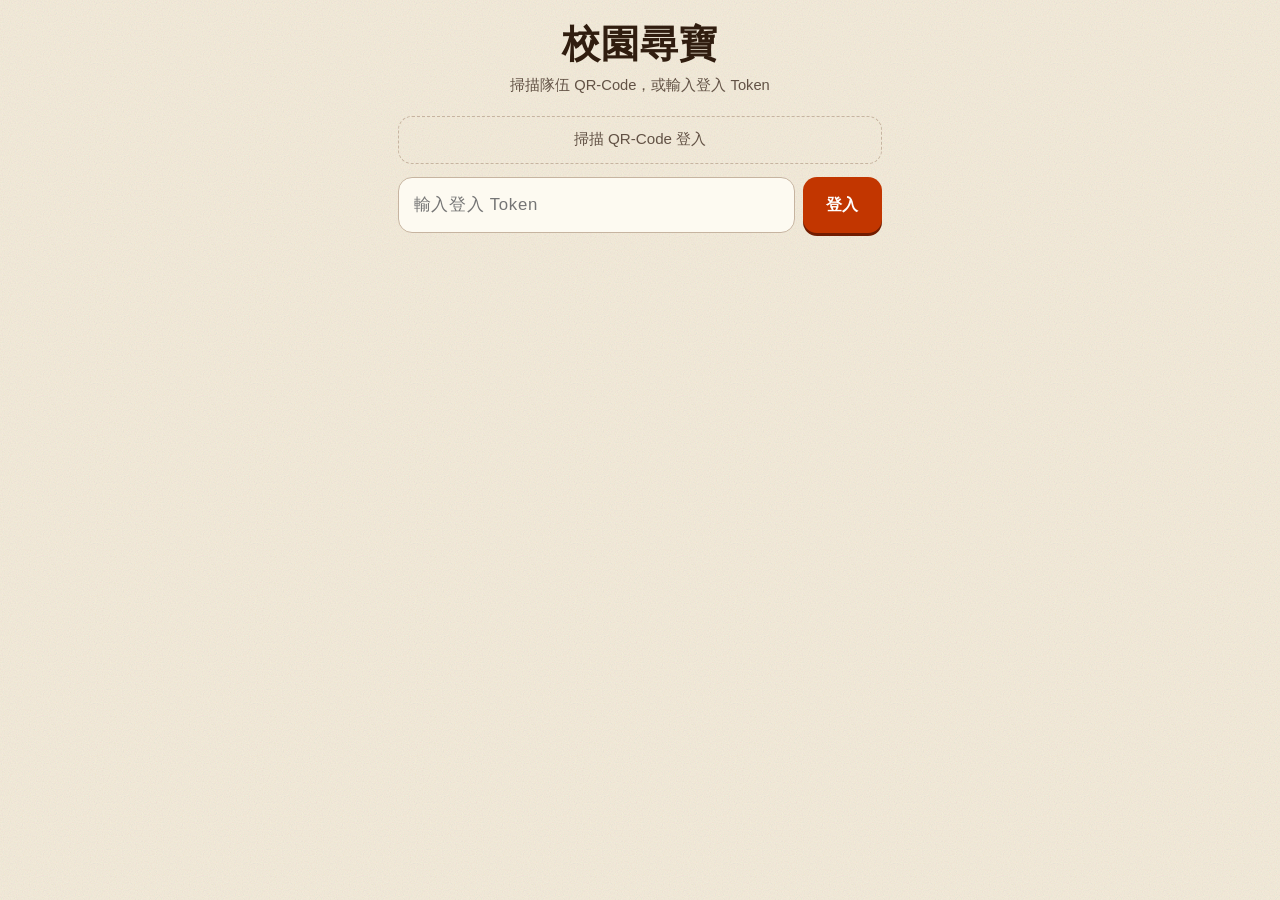
==== templates/index.html @ 3b667d1c "feat(web): add single-page scanner UI - one page with four states so the camera stream survives the " ====
<!doctype html>
<html lang="zh-Hant">
<head>
<meta charset="utf-8">
<meta name="viewport" content="width=device-width, initial-scale=1, viewport-fit=cover">
<meta name="theme-color" content="#efe4cf">
<meta name="robots" content="noindex">
<title>校園尋寶</title>
<link rel="stylesheet" href="/static/style.css">
</head>
<body>

<header id="bar" class="bar" hidden>
  <ol id="scores" class="scores"></ol>
  <p id="progress" class="progress"></p>
</header>

<main class="wrap">

  <!-- 登入與掃描共用同一個舞台，中間的相機區塊全程不重建 -->
  <section id="stage" class="stage">
    <div class="stage-head">
      <h1 id="stage-title" class="display">校園尋寶</h1>
      <p id="stage-hint" class="hint">掃描隊伍 QR-Code，或輸入登入 Token</p>
    </div>

    <div id="scanner" class="scanner" hidden>
      <div class="viewfinder">
        <video id="video" playsinline muted autoplay></video>
        <div class="reticle" aria-hidden="true"></div>
        <button id="cam-switch" class="cam-switch" type="button" aria-label="切換鏡頭">↻</button>
      </div>
      <p id="cam-label" class="cam-label" aria-live="polite"></p>
    </div>

    <button id="scan-toggle" class="ghost" type="button">掃描 QR-Code 登入</button>

    <form id="entry-form" class="entry" autocomplete="off">
      <input id="entry-input" class="field" type="text" spellcheck="false"
             autocomplete="off" autocorrect="off" enterkeyhint="go">
      <button id="entry-submit" class="btn" type="submit">登入</button>
    </form>

  </section>

  <!-- 題目 -->
  <section id="panel-question" class="panel" hidden>
    <p id="q-meta" class="meta"></p>
    <h2 id="q-content" class="display question"></h2>
    <figure id="q-figure" class="figure" hidden><img id="q-image" alt=""></figure>
    <div id="q-choices" class="choices" role="radiogroup" aria-label="選項"></div>
    <button id="q-submit" class="btn" type="button" disabled>送出</button>
    <button id="q-back" class="ghost" type="button">取消，回到掃描</button>
  </section>

  <!-- 結果 -->
  <section id="panel-result" class="panel result" hidden>
    <p id="r-mark" class="mark"></p>
    <h2 id="r-title" class="display"></h2>
    <dl id="r-detail" class="detail"></dl>
    <button id="r-next" class="btn" type="button">繼續掃下一題</button>
  </section>

</main>

<p id="toast" class="toast" role="alert" hidden></p>

<canvas id="frame" hidden></canvas>
<script src="/static/jsQR.js"></script>
<script src="/static/app.js"></script>
</body>
</html>
---- static/style.css ----
/* 校園尋寶 — 藏寶圖明亮風。戶外白天可讀性優先，故不做深色模式。 */

:root {
  color-scheme: light;

  --paper:       oklch(94.5% 0.024 84);
  --paper-deep:  oklch(89%   0.034 80);
  --card:        oklch(98.5% 0.012 88);
  --ink:         oklch(25%   0.038 55);
  --ink-soft:    oklch(45%   0.03  60);
  --line:        oklch(78%   0.035 72);
  --accent:      oklch(54%   0.185 38);
  --accent-tint: oklch(92%   0.055 55);
  --slab:        oklch(20%   0.022 58);
  --ok:          oklch(48%   0.135 152);
  --bad:         oklch(51%   0.195 27);

  --pad: 1.15rem;
  --radius: 14px;
  --tap: 56px;

  --font-display: "Songti TC", "Noto Serif TC", "Noto Serif CJK TC", "Source Han Serif TC", Georgia, serif;
  --font-body: -apple-system, BlinkMacSystemFont, "PingFang TC", "Noto Sans TC", "Helvetica Neue", Arial, sans-serif;

  --text-hero: clamp(1.75rem, 1.2rem + 2.6vw, 2.4rem);
  --text-q:    clamp(1.35rem, 1.05rem + 1.7vw, 1.8rem);

  --ease: cubic-bezier(.16, 1, .3, 1);
}

* { box-sizing: border-box; }

html { -webkit-text-size-adjust: 100%; }

body {
  margin: 0;
  min-height: 100dvh;
  background: var(--paper);
  color: var(--ink);
  font: 400 1rem/1.6 var(--font-body);
  overflow-x: hidden;
}

/* 紙張顆粒：一張 SVG 雜訊鋪底，讓米色不死板 */
body::before {
  content: "";
  position: fixed;
  inset: 0;
  pointer-events: none;
  z-index: 0;
  opacity: .32;
  mix-blend-mode: multiply;
  background-image: url("data:image/svg+xml,%3Csvg xmlns='http://www.w3.org/2000/svg' width='160' height='160'%3E%3Cfilter id='n'%3E%3CfeTurbulence type='fractalNoise' baseFrequency='.85' numOctaves='3'/%3E%3C/filter%3E%3Crect width='160' height='160' filter='url(%23n)' opacity='.5'/%3E%3C/svg%3E");
}

.wrap, .bar { position: relative; z-index: 1; }

.wrap {
  max-width: 520px;
  margin: 0 auto;
  padding: 1.25rem var(--pad) calc(2.5rem + env(safe-area-inset-bottom));
}

/* ---------- 上方分數列 ---------- */

.bar {
  position: sticky;
  top: 0;
  background: linear-gradient(var(--paper-deep), color-mix(in oklch, var(--paper-deep) 88%, var(--paper)));
  border-bottom: 1px solid var(--line);
  box-shadow: 0 1px 0 oklch(100% 0 0 / .5) inset, 0 6px 18px -14px oklch(20% .03 60 / .7);
  padding: .55rem var(--pad) calc(.55rem + env(safe-area-inset-top)) ;
  padding-top: calc(.55rem + env(safe-area-inset-top));
  padding-bottom: .5rem;
}

.scores {
  display: grid;
  grid-auto-flow: column;
  grid-auto-columns: 1fr;
  gap: .3rem;
  max-width: 520px;
  margin: 0 auto;
  padding: 0;
  list-style: none;
}

.scores li {
  text-align: center;
  padding: .2rem 0 .3rem;
  border-radius: 9px;
  line-height: 1.15;
}

.scores .no {
  display: block;
  font: 500 .68rem/1.4 var(--font-body);
  letter-spacing: .06em;
  color: var(--ink-soft);
}

.scores .val {
  display: block;
  font: 600 1.22rem/1.2 var(--font-display);
  font-variant-numeric: tabular-nums;
}

.scores .me {
  background: var(--accent);
  box-shadow: 0 2px 0 color-mix(in oklch, var(--accent) 70%, black);
}
.scores .me .no { color: oklch(100% 0 0 / .78); }
.scores .me .val { color: oklch(100% 0 0); }

.progress {
  margin: .35rem 0 0;
  text-align: center;
  font-size: .8rem;
  letter-spacing: .02em;
  color: var(--ink-soft);
  font-variant-numeric: tabular-nums;
}

/* ---------- 舞台（登入 / 掃描） ---------- */

.stage-head { text-align: center; margin-bottom: 1.1rem; }

.display {
  font-family: var(--font-display);
  font-weight: 700;
  letter-spacing: .02em;
  margin: 0;
}

#stage-title {
  font-size: var(--text-hero);
  line-height: 1.25;
}

.hint {
  margin: .4rem 0 0;
  color: var(--ink-soft);
  font-size: .92rem;
}

/* ---------- 相機 ---------- */

.scanner {
  margin: 0 calc(var(--pad) * -1) 1rem;
  background: var(--slab);
  padding-bottom: .55rem;
  box-shadow: 0 14px 30px -22px oklch(20% .03 60 / .9);
}

.viewfinder {
  position: relative;
  aspect-ratio: 1;
  overflow: hidden;
  background: var(--slab);
}

#video {
  width: 100%;
  height: 100%;
  object-fit: cover;
  display: block;
}

.reticle {
  position: absolute;
  top: 50%; left: 50%;
  translate: -50% -50%;
  width: min(66%, 250px);
  aspect-ratio: 1;
  border: 2px solid color-mix(in oklch, var(--accent) 55%, white);
  border-radius: 16px;
  box-shadow: 0 0 0 100vmax oklch(0% 0 0 / .42);
}

.cam-switch {
  position: absolute;
  right: .75rem;
  bottom: .75rem;
  width: 48px;
  height: 48px;
  border: 1px solid oklch(100% 0 0 / .3);
  border-radius: 50%;
  background: oklch(0% 0 0 / .45);
  color: oklch(100% 0 0);
  font-size: 1.35rem;
  line-height: 1;
  cursor: pointer;
  transition: transform .35s var(--ease), background .15s;
}
.cam-switch:active { transform: rotate(-180deg) scale(.92); background: var(--accent); }

.cam-label {
  margin: .5rem .9rem 0;
  color: oklch(100% 0 0 / .62);
  font-size: .74rem;
  letter-spacing: .03em;
  text-align: center;
  font-variant-numeric: tabular-nums;
}

/* ---------- 輸入 ---------- */

.entry { display: flex; gap: .5rem; margin-top: .85rem; }

.field {
  flex: 1;
  min-width: 0;
  min-height: var(--tap);
  padding: 0 .9rem;
  border: 1.5px solid var(--line);
  border-radius: var(--radius);
  background: var(--card);
  color: var(--ink);
  font: 500 1.05rem var(--font-body);
  letter-spacing: .04em;
}
.field:focus-visible {
  outline: none;
  border-color: var(--accent);
  box-shadow: 0 0 0 3px var(--accent-tint);
}
.field.code {
  text-align: center;
  font: 700 1.5rem/1 var(--font-display);
  letter-spacing: .3em;
  text-indent: .3em;
}
.field.code::placeholder {
  font: 400 1rem var(--font-body);
  letter-spacing: .02em;
}

.btn {
  min-height: var(--tap);
  padding: 0 1.4rem;
  border: none;
  border-radius: var(--radius);
  background: var(--accent);
  color: oklch(100% 0 0);
  font: 600 1.02rem var(--font-body);
  letter-spacing: .05em;
  cursor: pointer;
  box-shadow: 0 3px 0 color-mix(in oklch, var(--accent) 68%, black);
  transition: translate .08s, box-shadow .08s;
}
.btn:active:not(:disabled) { translate: 0 3px; box-shadow: 0 0 0 color-mix(in oklch, var(--accent) 68%, black); }
.btn:disabled { background: var(--line); color: var(--ink-soft); box-shadow: none; cursor: default; }

.ghost {
  display: block;
  width: 100%;
  min-height: 48px;
  margin-top: .7rem;
  border: 1.5px dashed var(--line);
  border-radius: var(--radius);
  background: transparent;
  color: var(--ink-soft);
  font: 500 .95rem var(--font-body);
  cursor: pointer;
}
.ghost:active { background: var(--paper-deep); }

.toast {
  position: fixed;
  left: 50%;
  bottom: calc(1rem + env(safe-area-inset-bottom));
  translate: -50% 0;
  z-index: 10;
  max-width: min(92vw, 460px);
  margin: 0;
  padding: .8rem 1.15rem;
  border-radius: 12px;
  background: var(--bad);
  color: oklch(98% 0 0);
  font-size: .93rem;
  text-align: center;
  box-shadow: 0 14px 32px -16px oklch(20% .03 60 / .95);
}

/* ---------- 題目 ---------- */

.meta {
  margin: 0 0 .5rem;
  font: 600 .78rem var(--font-body);
  letter-spacing: .22em;
  text-transform: uppercase;
  color: var(--accent);
}

.question { font-size: var(--text-q); line-height: 1.45; margin-bottom: 1rem; }

/* 固定比例容器：圖片載入前後高度不變，選項不會往下跳 */
.figure {
  margin: 0 0 1.1rem;
  aspect-ratio: 4 / 3;
  max-height: 40vh;
  border: 1px solid var(--line);
  border-radius: var(--radius);
  background: var(--card);
  overflow: hidden;
}
.figure img { width: 100%; height: 100%; object-fit: contain; display: block; }

.choices { display: grid; gap: .55rem; margin-bottom: 1.1rem; }

.choice {
  display: flex;
  align-items: center;
  gap: .75rem;
  min-height: var(--tap);
  padding: .7rem .95rem;
  border: 1.5px solid var(--line);
  border-radius: var(--radius);
  background: var(--card);
  color: var(--ink);
  font: 500 1.05rem/1.4 var(--font-body);
  text-align: left;
  cursor: pointer;
  transition: border-color .12s, background .12s, translate .08s;
}
.choice::before {
  content: attr(data-key);
  flex: none;
  display: grid;
  place-items: center;
  width: 28px;
  height: 28px;
  border: 1.5px solid var(--line);
  border-radius: 50%;
  font: 600 .82rem var(--font-body);
  color: var(--ink-soft);
}
.choice[aria-checked="true"] {
  border-color: var(--accent);
  background: var(--accent-tint);
}
.choice[aria-checked="true"]::before {
  border-color: var(--accent);
  background: var(--accent);
  color: oklch(100% 0 0);
}
.choice:active { translate: 0 1px; }

#q-submit { width: 100%; }

/* ---------- 結果 ---------- */

.result { text-align: center; padding-top: 1.5rem; }
.mark { font-size: 3.4rem; line-height: 1; margin: 0 0 .6rem; }
.result .display { font-size: var(--text-hero); }
.result.correct .display { color: var(--ok); }
.result.wrong .display { color: var(--bad); }

.detail {
  display: grid;
  grid-template-columns: auto 1fr;
  gap: .35rem .9rem;
  margin: 1.2rem 0 1.6rem;
  padding: .95rem 1.1rem;
  border: 1px solid var(--line);
  border-radius: var(--radius);
  background: var(--card);
  text-align: left;
  font-size: .98rem;
}
.detail dt { color: var(--ink-soft); font-size: .88rem; }
.detail dd { margin: 0; font-weight: 600; }

#r-next { width: 100%; }

@media (prefers-reduced-motion: reduce) {
  * { transition-duration: .01ms !important; }
}
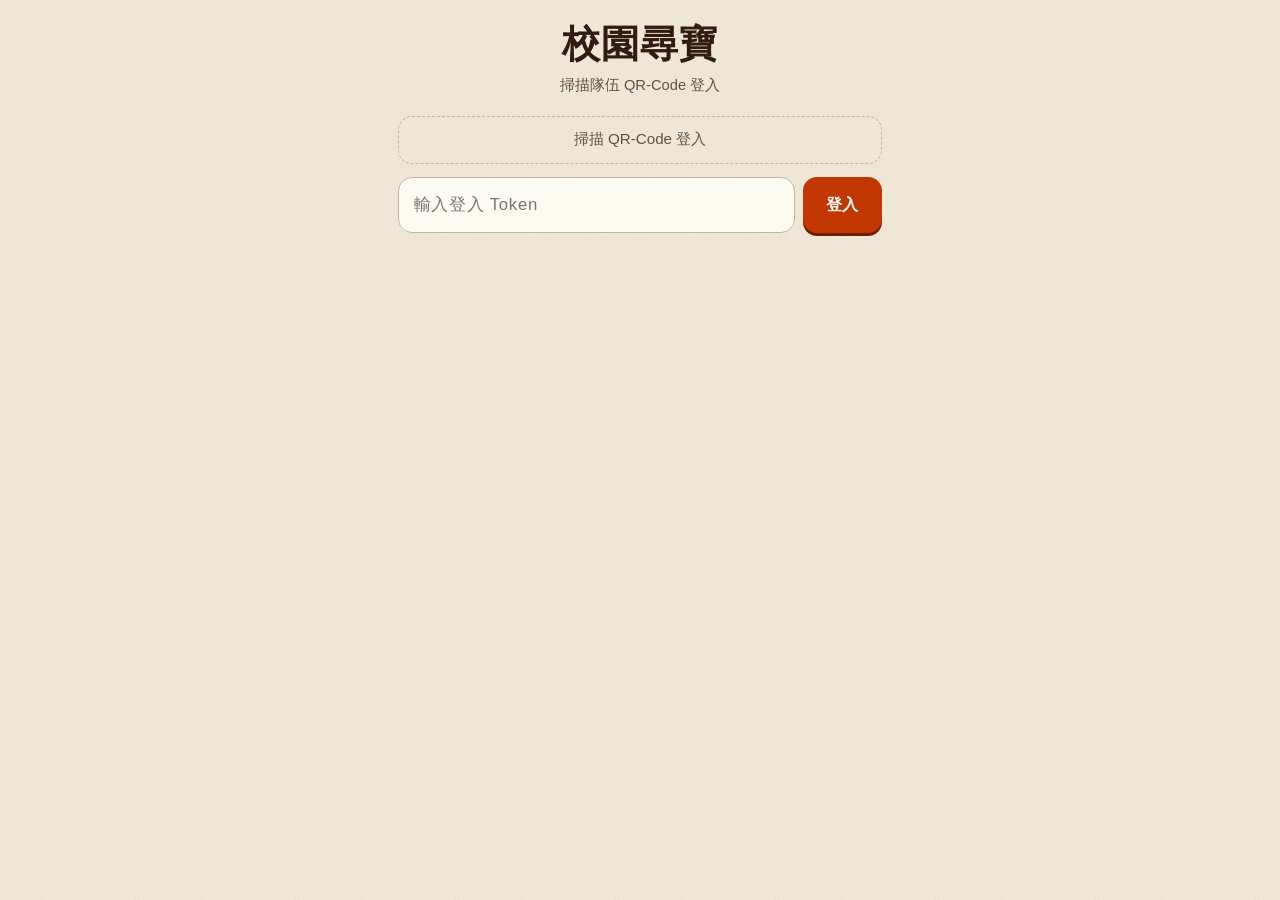
==== commit 5387be1a: "style(web): drop emoji and serif typefaces - draw the result check and cross in CSS instead of emoji" ====
--- a/templates/index.html
+++ b/templates/index.html
@@ -21,19 +21,19 @@
   <section id="stage" class="stage">
     <div class="stage-head">
       <h1 id="stage-title" class="display">校園尋寶</h1>
-      <p id="stage-hint" class="hint">掃描隊伍 QR-Code，或輸入登入 Token</p>
+      <p id="stage-hint" class="hint">掃描隊伍 QR-Code 登入</p>
     </div>
 
     <div id="scanner" class="scanner" hidden>
       <div class="viewfinder">
         <video id="video" playsinline muted autoplay></video>
         <div class="reticle" aria-hidden="true"></div>
-        <button id="cam-switch" class="cam-switch" type="button" aria-label="切換鏡頭">↻</button>
+        <button id="cam-switch" class="cam-switch" type="button">切換鏡頭</button>
       </div>
       <p id="cam-label" class="cam-label" aria-live="polite"></p>
     </div>
 
-    <button id="scan-toggle" class="ghost" type="button">掃描 QR-Code 登入</button>
+    <button id="scan-toggle" class="ghost" type="button">掃描登入</button>
 
     <form id="entry-form" class="entry" autocomplete="off">
       <input id="entry-input" class="field" type="text" spellcheck="false"
@@ -50,15 +50,15 @@
     <figure id="q-figure" class="figure" hidden><img id="q-image" alt=""></figure>
     <div id="q-choices" class="choices" role="radiogroup" aria-label="選項"></div>
     <button id="q-submit" class="btn" type="button" disabled>送出</button>
-    <button id="q-back" class="ghost" type="button">取消，回到掃描</button>
+    <button id="q-back" class="ghost" type="button">取消</button>
   </section>
 
   <!-- 結果 -->
   <section id="panel-result" class="panel result" hidden>
-    <p id="r-mark" class="mark"></p>
+    <p id="r-mark" class="mark" aria-hidden="true"></p>
     <h2 id="r-title" class="display"></h2>
     <dl id="r-detail" class="detail"></dl>
-    <button id="r-next" class="btn" type="button">繼續掃下一題</button>
+    <button id="r-next" class="btn" type="button">下一題</button>
   </section>
 
 </main>
--- a/static/style.css
+++ b/static/style.css
@@ -19,13 +19,11 @@
   --radius: 14px;
   --tap: 56px;
 
-  --font-display: "Songti TC", "Noto Serif TC", "Noto Serif CJK TC", "Source Han Serif TC", Georgia, serif;
   --font-body: -apple-system, BlinkMacSystemFont, "PingFang TC", "Noto Sans TC", "Helvetica Neue", Arial, sans-serif;
 
   --text-hero: clamp(1.75rem, 1.2rem + 2.6vw, 2.4rem);
   --text-q:    clamp(1.35rem, 1.05rem + 1.7vw, 1.8rem);
 
-  --ease: cubic-bezier(.16, 1, .3, 1);
 }
 
 * { box-sizing: border-box; }
@@ -101,7 +99,7 @@
 
 .scores .val {
   display: block;
-  font: 600 1.22rem/1.2 var(--font-display);
+  font: 700 1.22rem/1.2 var(--font-body);
   font-variant-numeric: tabular-nums;
 }
 
@@ -126,7 +124,7 @@
 .stage-head { text-align: center; margin-bottom: 1.1rem; }
 
 .display {
-  font-family: var(--font-display);
+  font-family: var(--font-body);
   font-weight: 700;
   letter-spacing: .02em;
   margin: 0;
@@ -181,18 +179,18 @@
   position: absolute;
   right: .75rem;
   bottom: .75rem;
-  width: 48px;
-  height: 48px;
-  border: 1px solid oklch(100% 0 0 / .3);
-  border-radius: 50%;
-  background: oklch(0% 0 0 / .45);
+  min-height: 44px;
+  padding: 0 1.05rem;
+  border: 1px solid oklch(100% 0 0 / .32);
+  border-radius: 999px;
+  background: oklch(0% 0 0 / .5);
   color: oklch(100% 0 0);
-  font-size: 1.35rem;
-  line-height: 1;
+  font: 500 .9rem var(--font-body);
+  letter-spacing: .04em;
   cursor: pointer;
-  transition: transform .35s var(--ease), background .15s;
-}
-.cam-switch:active { transform: rotate(-180deg) scale(.92); background: var(--accent); }
+  transition: background .15s, translate .08s;
+}
+.cam-switch:active { background: var(--accent); translate: 0 1px; }
 
 .cam-label {
   margin: .5rem .9rem 0;
@@ -226,7 +224,7 @@
 }
 .field.code {
   text-align: center;
-  font: 700 1.5rem/1 var(--font-display);
+  font: 700 1.5rem/1 var(--font-body);
   letter-spacing: .3em;
   text-indent: .3em;
 }
@@ -351,7 +349,38 @@
 /* ---------- 結果 ---------- */
 
 .result { text-align: center; padding-top: 1.5rem; }
-.mark { font-size: 3.4rem; line-height: 1; margin: 0 0 .6rem; }
+/* 對錯標記用 CSS 畫，不依賴任何字型或 emoji */
+.mark {
+  position: relative;
+  width: 76px;
+  height: 76px;
+  margin: 0 auto .9rem;
+  border-radius: 50%;
+}
+.result.correct .mark { background: var(--ok); }
+.result.wrong .mark { background: var(--bad); }
+.mark::before, .mark::after { content: ""; position: absolute; border-radius: 2px; }
+
+.result.correct .mark::before {
+  left: 21px;
+  top: 21px;
+  width: 32px;
+  height: 16px;
+  border-left: 8px solid var(--card);
+  border-bottom: 8px solid var(--card);
+  rotate: -45deg;
+}
+
+.result.wrong .mark::before,
+.result.wrong .mark::after {
+  left: 34px;
+  top: 18px;
+  width: 8px;
+  height: 40px;
+  background: var(--card);
+}
+.result.wrong .mark::before { rotate: 45deg; }
+.result.wrong .mark::after { rotate: -45deg; }
 .result .display { font-size: var(--text-hero); }
 .result.correct .display { color: var(--ok); }
 .result.wrong .display { color: var(--bad); }
